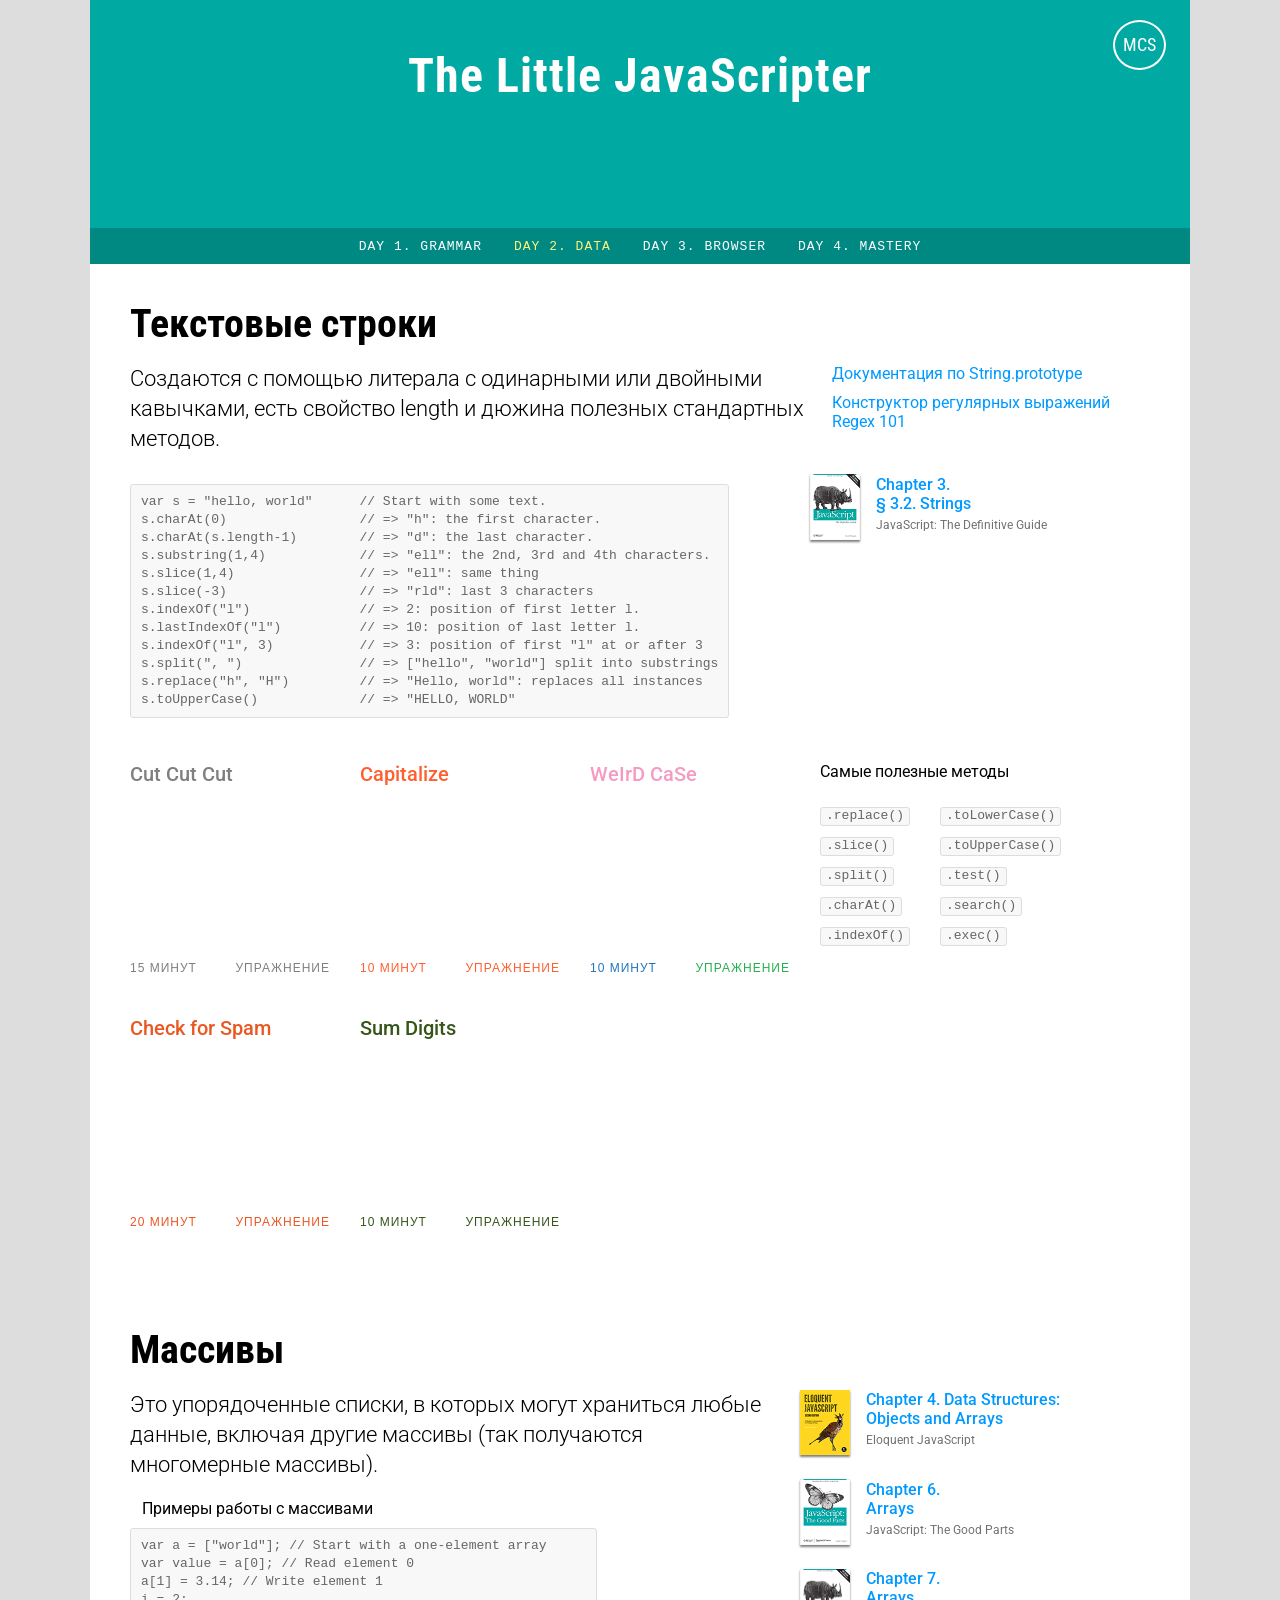
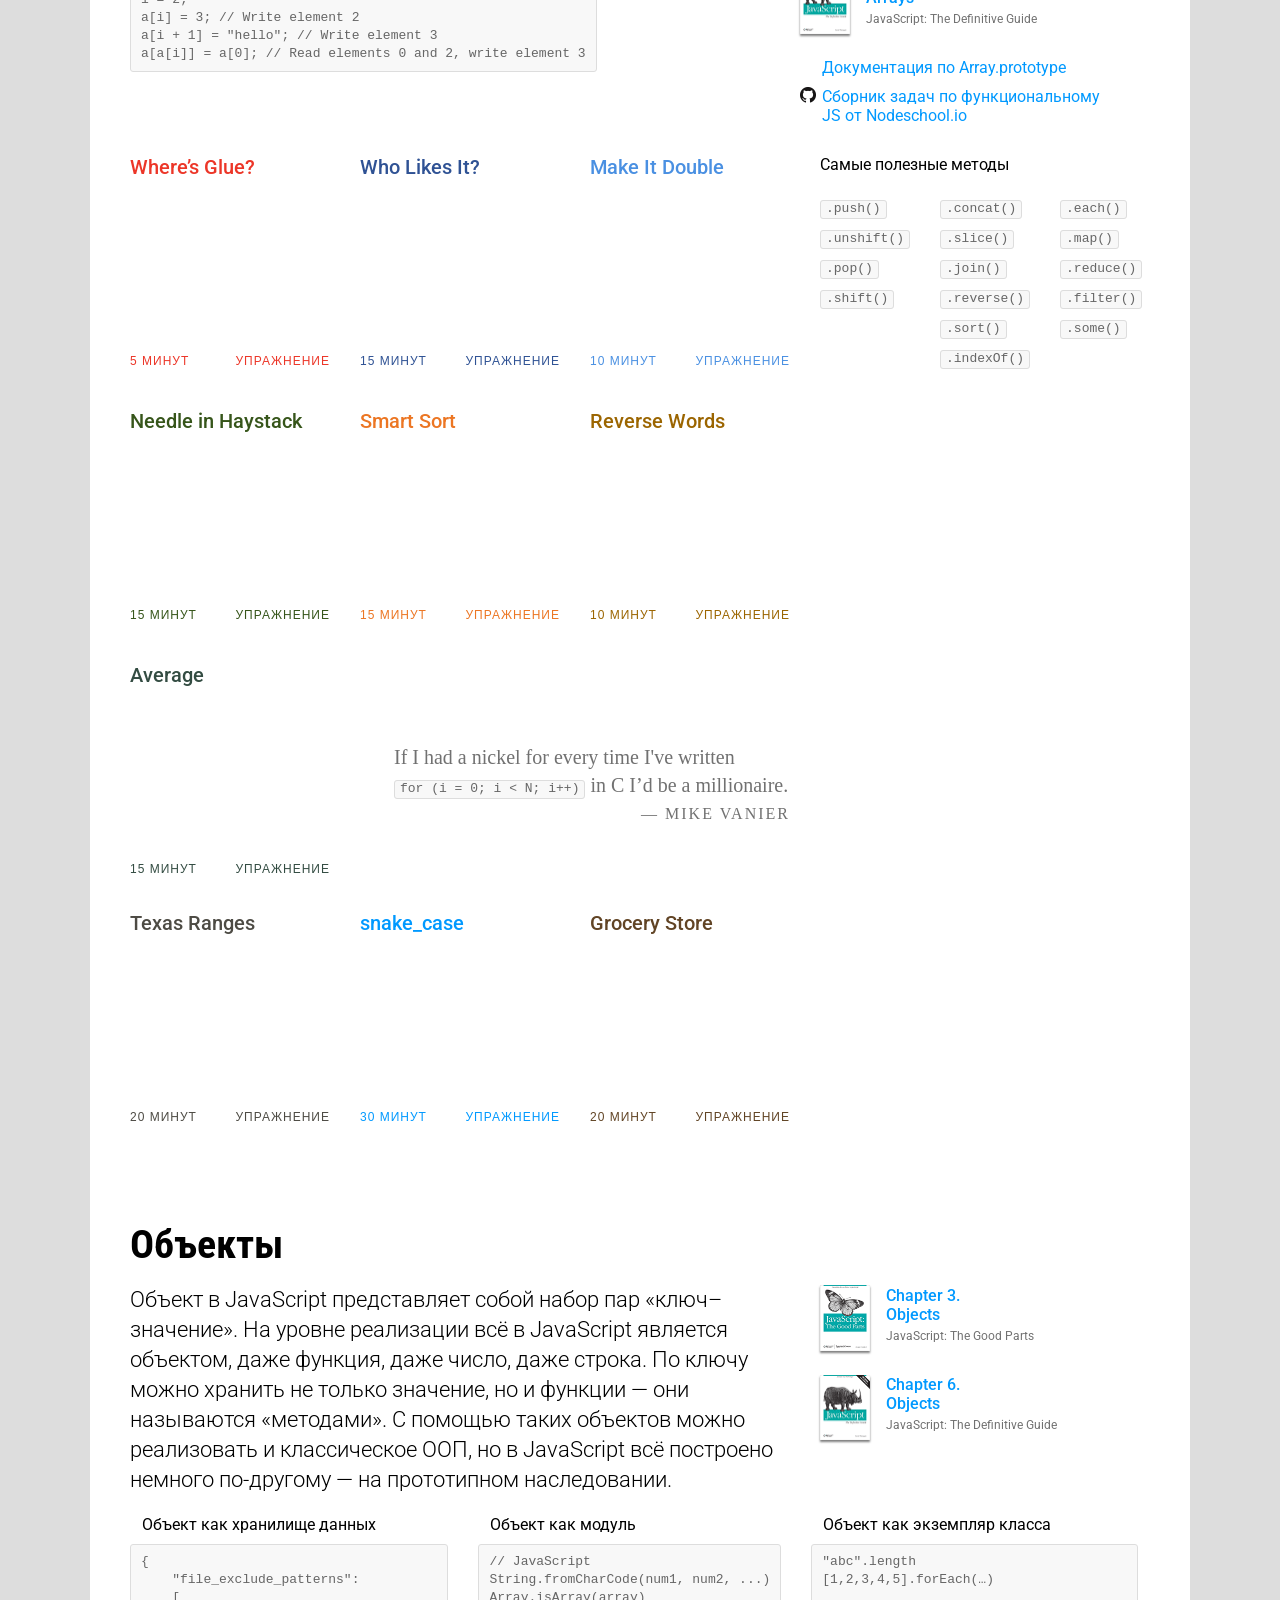
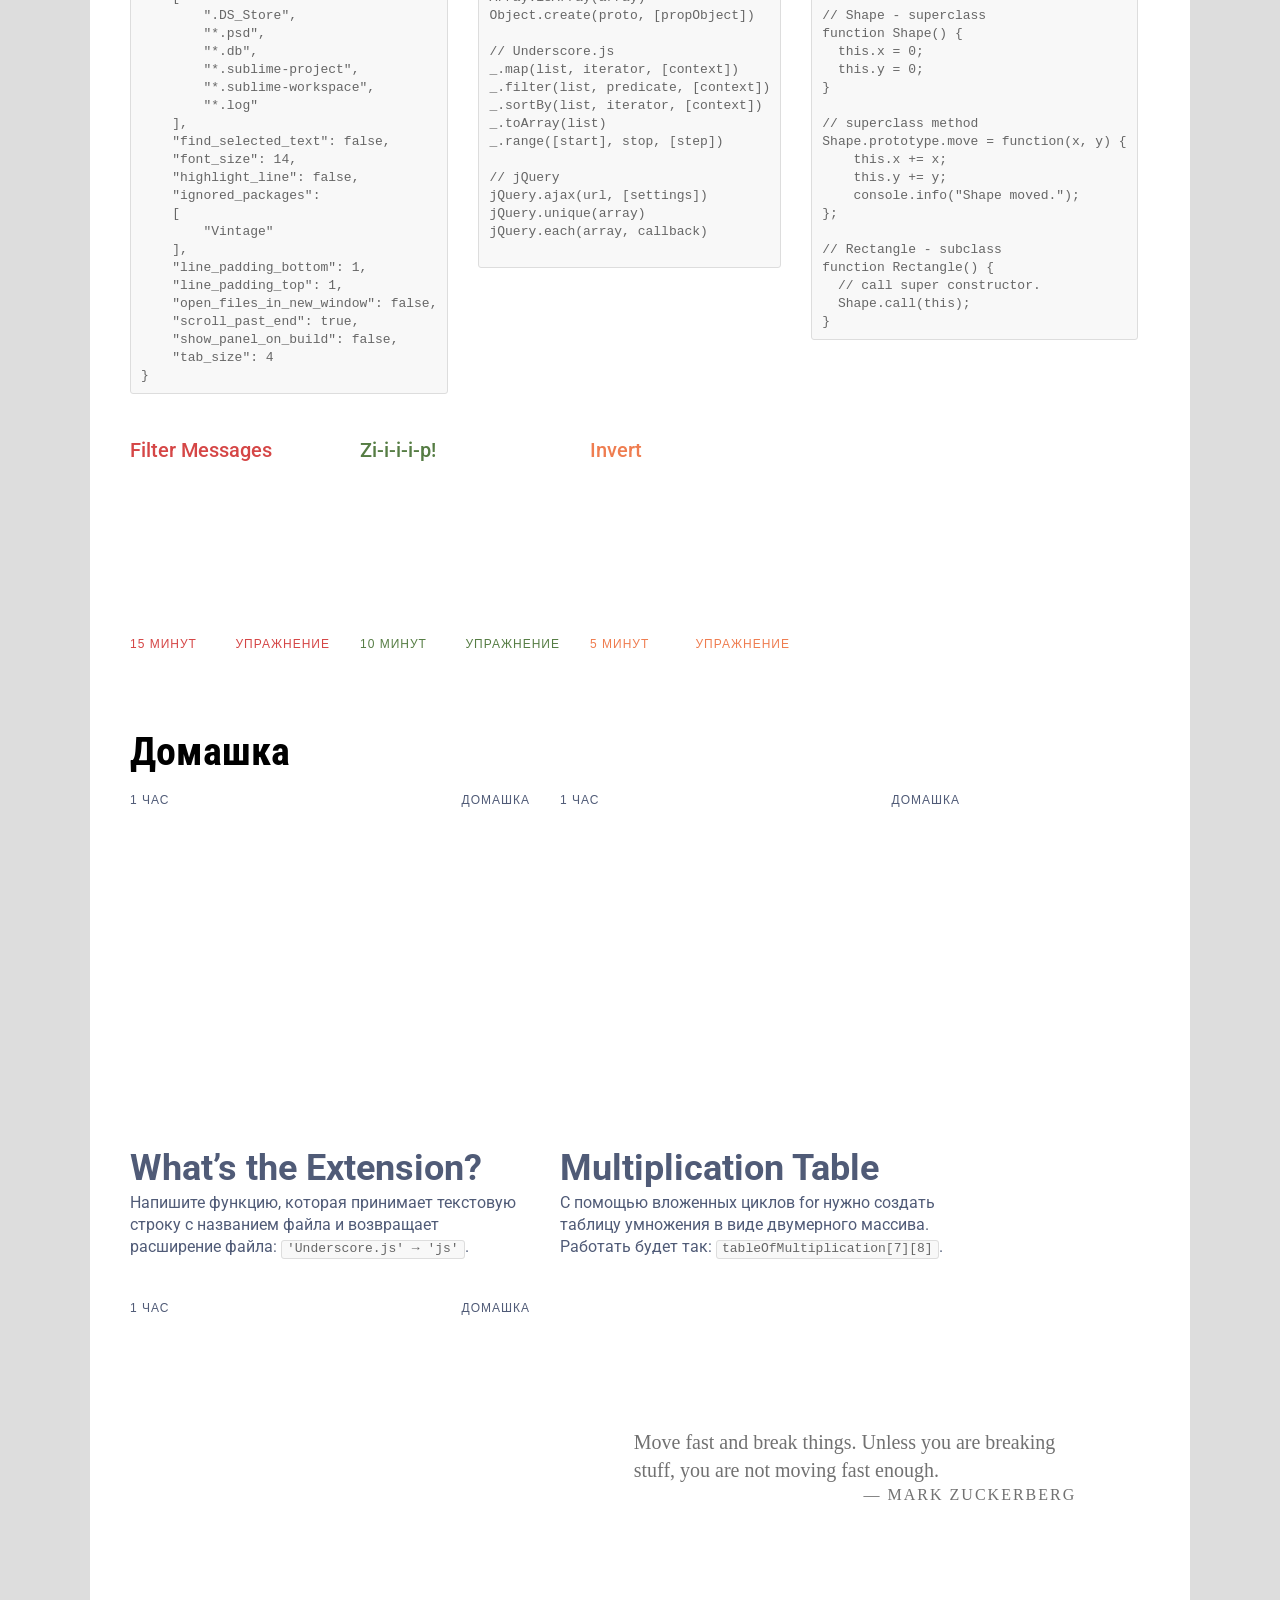
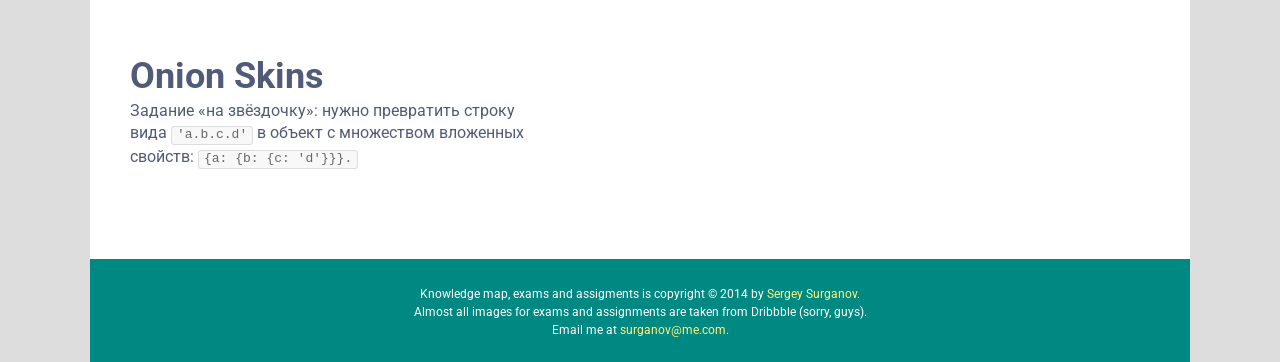
==== day2.html @ 8e21d02e "Restore The Little JavaScripter from the Wayback Machine Pages day1-day4 and links from the latest f" ====
<!DOCTYPE html><html><head><meta charset="utf-8"><title>Day 2. Data</title><link href="https://fonts.googleapis.com/css?family=Roboto:400,100,100italic,300,300italic,400italic,500italic,500,700,700italic,900,900italic&amp;subset=latin,cyrillic" rel="stylesheet" type="text/css"><link href="https://fonts.googleapis.com/css?family=Roboto+Condensed:700&amp;subset=latin,cyrillic" rel="stylesheet" type="text/css"><link rel="icon" type="image/png" href="images/favicon-32x32.png" sizes="32x32"><link rel="icon" type="image/png" href="images/favicon-16x16.png" sizes="16x16"><script src="javascripts/jquery-2.1.1.min.js"></script><script ></script><link rel="stylesheet" href="stylesheets/day.css"><link rel="stylesheet" ><link rel="stylesheet" href="stylesheets/restore.css"></head><body><header><div class="littlejs-logo littlejs-logo--text">The Little JavaScripter</div><a href="http://moscoding.ru" target="_blank"><span class="mcs-logo mcs-logo--text">MCS</span></a><nav><ul><li><a href="day1.html">Day 1. Grammar</a></li><li class="selected-day">Day 2. Data</li><li><a href="day3.html">Day 3. Browser</a></li><li><a href="day4.html">Day 4. Mastery</a></li></ul></nav></header><section><div class="flexrow"><div class="section-header">Текстовые строки</div></div><div class="flexrow"><div class="flex2 section-description">Создаются с помощью литерала с одинарными или двойными кавычками, есть свойство length и дюжина полезных стандартных методов.</div><div class="flex1"><div class="link"><a href="https://developer.mozilla.org/en-US/docs/Web/JavaScript/Reference/Global_Objects/String/prototype">Документация по String.prototype</a><img /></div><div class="link"><a href="http://regex101.com">Конструктор регулярных выражений Regex 101</a><img /></div></div></div><div class="flexrow"><div class="flex2 code"><pre>var s = "hello, world"      // Start with some text.
s.charAt(0)                 // => "h": the first character.
s.charAt(s.length-1)        // => "d": the last character.
s.substring(1,4)            // => "ell": the 2nd, 3rd and 4th characters.
s.slice(1,4)                // => "ell": same thing
s.slice(-3)                 // => "rld": last 3 characters
s.indexOf("l")              // => 2: position of first letter l.
s.lastIndexOf("l")          // => 10: position of last letter l.
s.indexOf("l", 3)           // => 3: position of first "l" at or after 3
s.split(", ")               // => ["hello", "world"] split into substrings
s.replace("h", "H")         // => "Hello, world": replaces all instances
s.toUpperCase()             // => "HELLO, WORLD"
</pre></div><div class="flex1"><div class="book"><div class="book-img"><img src="images/day1/definitive-guide.png" alt="JavaScript: The Definitive Guide" width="50"/></div><div class="book-details"><a href="https://www.oreilly.com/library/view/javascript-the-definitive/9781449393854/"><h1>Chapter 3.<br>§ 3.2. Strings</h1></a><h2>JavaScript: The Definitive Guide</h2></div></div></div></div><div class="flexrow"><div class="flex2 flexblock"><div class="flexrow"><div class="flexblock"><div class="exam"><h1 style="color: #7F7F7F">Cut Cut Cut</h1><a ><img  width="200" height="150" style="box-shadow: 0px 8px 0px 0px #8AB4C4;"/></a><div style="color: #7F7F7F" class="details"><div class="time">15 минут</div><div class="type">Упражнение</div></div></div></div><div class="flexblock"><div class="exam"><h1 style="color: #FF5F2E">Capitalize</h1><a ><img  width="200" height="150" style="box-shadow: 0px 8px 0px 0px #B4421B;"/></a><div style="color: #FF5F2E" class="details"><div class="time">10 минут</div><div class="type">Упражнение</div></div></div></div><div class="exam"><h1 style="color: #F59BC2">WeIrD CaSe</h1><a ><img  width="200" height="150" style="box-shadow: 0px 8px 0px 0px #8AB4C4;"/></a><div class="details"><div style="color: #2175BC" class="time">10 минут</div><div style="color: #21B14C" class="type">Упражнение</div></div></div></div><div class="flexrow"><div class="flexblock"><div class="exam"><h1 style="color: #E95822">Check for Spam</h1><a ><img  width="200" height="150" style="box-shadow: 0px 8px 0px 0px #AB9B7A;"/></a><div style="color: #E95822" class="details"><div class="time">20 минут</div><div class="type">Упражнение</div></div></div></div><div class="exam"><h1 style="color: #36551A">Sum Digits</h1><a ><img  width="200" height="150" style="box-shadow: 0px 8px 0px 0px #3E591A;"/></a><div style="color: #36551A" class="details"><div class="time">10 минут</div><div class="type">Упражнение</div></div></div></div></div><div class="flex1"><h1>Самые полезные методы<br><br></h1><div class="flexrow"><ul style="line-height: 28px;" class="flexblock"><li><code>.replace()</code></li><li><code>.slice()</code></li><li><code>.split()</code></li><li><code>.charAt()</code></li><li><code>.indexOf()</code></li></ul><ul style="line-height: 28px;"><li><code>.toLowerCase()</code></li><li><code>.toUpperCase()</code></li><li><code>.test()</code></li><li><code>.search()</code></li><li><code>.exec()</code></li></ul></div></div></div></section><section><div class="flexrow"><div class="section-header">Массивы</div></div><div class="flexrow"><div class="flex2 flexblock"><div class="section-description">Это упорядоченные списки, в которых могут храниться любые данные, включая другие массивы (так получаются многомерные массивы).</div><br><div class="code"><h1>Примеры работы с массивами</h1><pre>var a = ["world"]; // Start with a one-element array
var value = a[0]; // Read element 0
a[1] = 3.14; // Write element 1
i = 2;
a[i] = 3; // Write element 2
a[i + 1] = "hello"; // Write element 3
a[a[i]] = a[0]; // Read elements 0 and 2, write element 3
</pre></div></div><div class="flex1 flexblock"><div class="book"><div class="book-img"><img src="images/day1/eloquent-javascript.png" alt="Eloquent JavaScript" width="50"/></div><div class="book-details"><a href="http://eloquentjavascript.net/04_data.html"><h1>Chapter 4. Data Structures:<br>Objects and Arrays</h1></a><h2>Eloquent JavaScript</h2></div></div><div class="book"><div class="book-img"><img src="images/day1/good-parts.png" alt="JavaScript: The Good Parts" width="50"/></div><div class="book-details"><a href="https://www.oreilly.com/library/view/javascript-the-good/9780596517748/"><h1>Chapter 6.<br>Arrays</h1></a><h2>JavaScript: The Good Parts</h2></div></div><div class="book"><div class="book-img"><img src="images/day1/definitive-guide.png" alt="JavaScript: The Definitive Guide" width="50"/></div><div class="book-details"><a href="https://www.oreilly.com/library/view/javascript-the-definitive/9781449393854/"><h1>Chapter 7.<br>Arrays</h1></a><h2>JavaScript: The Definitive Guide</h2></div></div><div class="link"><a href="https://developer.mozilla.org/en/docs/Web/JavaScript/Reference/Global_Objects/Array/prototype">Документация по Array.prototype</a><img /></div><div class="link"><a href="https://github.com/timoxley/functional-javascript-workshop">Сборник задач по функциональному JS от Nodeschool.io</a><img src="images/day1/github-favicon.png"/></div></div></div><div class="flexrow"><div class="flex2 flexblock"><div class="flexrow"><div class="flexblock"><div class="exam"><h1 style="color: #EC3628">Where’s Glue?</h1><a ><img  width="200" height="150" style="box-shadow: 0px 8px 0px 0px #9A241C;"/></a><div style="color: #EC3628" class="details"><div class="time">5 минут</div><div class="type">Упражнение</div></div></div></div><div class="flexblock"><div class="exam"><h1 style="color: #2F5294">Who Likes It?</h1><a ><img  width="200" height="150" style="box-shadow: 0px 8px 0px 0px #1B2F53;"/></a><div style="color: #2F5294" class="details"><div class="time">15 минут</div><div class="type">Упражнение</div></div></div></div><div class="exam"><h1 style="color: #4A90E2">Make It Double</h1><a ><img  width="200" height="150" style="box-shadow: 0px 8px 0px 0px #8AB4C4;"/></a><div style="color: #4A90E2" class="details"><div class="time">10 минут</div><div class="type">Упражнение</div></div></div></div><div class="flexrow"><div class="flexblock"><div class="exam"><h1 style="color: #36551A">Needle in Haystack</h1><a ><img  width="200" height="150" style="box-shadow: 0px 8px 0px 0px #3E591A;"/></a><div style="color: #36551A" class="details"><div class="time">15 минут</div><div class="type">Упражнение</div></div></div></div><div class="flexblock"><div class="exam"><h1 style="color: #EC7623">Smart Sort</h1><a ><img  width="200" height="150" style="box-shadow: 0px 8px 0px 0px #A0BAC8;"/></a><div style="color: #EC7623" class="details"><div class="time">15 минут</div><div class="type">Упражнение</div></div></div></div><div class="exam"><h1 style="color: #9B6500">Reverse Words</h1><a ><img  width="200" height="150" style="box-shadow: 0px 8px 0px 0px #A86F00;"/></a><div style="color: #9B6500" class="details"><div class="time">10 минут</div><div class="type">Упражнение</div></div></div></div><div class="flexrow"><div class="flex2"><div class="exam"><h1 style="color: #334C42">Average</h1><a ><img  width="200" height="150" style="box-shadow: 0px 8px 0px 0px #AEB2B8;"/></a><div style="color: #334C42" class="details"><div class="time">15 минут</div><div class="type">Упражнение</div></div></div></div><div class="flex3 flexcenter quote"><p>If I had a nickel for every time I've written<br><code>for (i = 0; i < N; i++)</code> in C I’d be a millionaire.</p><div class="quote-author">— MIKE VANIER</div></div></div><div class="flexrow"><div class="flexblock"><div class="exam"><h1 style="color: #4D4B44">Texas Ranges</h1><a ><img  width="200" height="150" style="box-shadow: 0px 8px 0px 0px #000000;"/></a><div style="color: #4D4B44" class="details"><div class="time">20 минут</div><div class="type">Упражнение</div></div></div></div><div class="flexblock"><div class="exam"><h1 style="color: #0099FF">snake_case</h1><a ><img  width="200" height="150" style="box-shadow: 0px 8px 0px 0px #B65B90;"/></a><div style="color: #0099FF" class="details"><div class="time">30 минут</div><div class="type">Упражнение</div></div></div></div><div class="exam"><h1 style="color: #614425">Grocery Store</h1><a ><img  width="200" height="150" style="box-shadow: 0px 8px 0px 0px #1F6A46;"/></a><div style="color: #614425" class="details"><div class="time">20 минут</div><div class="type">Упражнение</div></div></div></div></div><div class="flex1"><h1>Самые полезные методы<br><br></h1><div class="flexrow"><ul style="line-height: 28px;" class="flexblock"><li><code>.push()</code></li><li><code>.unshift()</code></li><li><code>.pop()</code></li><li><code>.shift()</code></li></ul><ul style="line-height: 28px;" class="flexblock"><li><code>.concat()</code></li><li><code>.slice()</code></li><li><code>.join()</code></li><li><code>.reverse()</code></li><li><code>.sort()</code></li><li><code>.indexOf()</code></li></ul><ul style="line-height: 28px;"><li><code>.each()</code></li><li><code>.map()</code></li><li><code>.reduce()</code></li><li><code>.filter()</code></li><li><code>.some()</code></li></ul></div></div></div></section><section><div class="flexrow"><div class="section-header">Объекты</div></div><div class="flexrow"><div class="flex2 flexblock section-description">Объект в JavaScript представляет собой набор пар «ключ–значение». На уровне реализации всё в JavaScript является объектом, даже функция, даже число, даже строка. По ключу можно хранить не только значение, но и функции — они называются «методами». С помощью таких объектов можно реализовать и классическое ООП, но в JavaScript всё построено немного по-другому — на прототипном наследовании.</div><div class="flex1"><div class="book"><div class="book-img"><img src="images/day1/good-parts.png" alt="JavaScript: The Good Parts" width="50"/></div><div class="book-details"><a href="https://www.oreilly.com/library/view/javascript-the-good/9780596517748/"><h1>Chapter 3.<br>Objects</h1></a><h2>JavaScript: The Good Parts</h2></div></div><div class="book"><div class="book-img"><img src="images/day1/definitive-guide.png" alt="JavaScript: The Definitive Guide" width="50"/></div><div class="book-details"><a href="https://www.oreilly.com/library/view/javascript-the-definitive/9781449393854/"><h1>Chapter 6.<br>Objects</h1></a><h2>JavaScript: The Definitive Guide</h2></div></div></div></div><div class="flexrow"><div class="code flexblock"><h1>Объект как хранилище данных</h1><pre>{
    "file_exclude_patterns":
    [
        ".DS_Store",
        "*.psd",
        "*.db",
        "*.sublime-project",
        "*.sublime-workspace",
        "*.log"
    ],
    "find_selected_text": false,
    "font_size": 14,
    "highlight_line": false,
    "ignored_packages":
    [
        "Vintage"
    ],
    "line_padding_bottom": 1,
    "line_padding_top": 1,
    "open_files_in_new_window": false,
    "scroll_past_end": true,
    "show_panel_on_build": false,
    "tab_size": 4
}
</pre></div><div class="code flexblock"><h1>Объект как модуль</h1><pre>// JavaScript
String.fromCharCode(num1, num2, ...)
Array.isArray(array)
Object.create(proto, [propObject])

// Underscore.js
_.map(list, iterator, [context])
_.filter(list, predicate, [context])
_.sortBy(list, iterator, [context])
_.toArray(list)
_.range([start], stop, [step])

// jQuery
jQuery.ajax(url, [settings])
jQuery.unique(array)
jQuery.each(array, callback)

</pre></div><div class="code"><h1>Объект как экземпляр класса</h1><pre>"abc".length
[1,2,3,4,5].forEach(…)

// Shape - superclass
function Shape() {
  this.x = 0;
  this.y = 0;
}

// superclass method
Shape.prototype.move = function(x, y) {
    this.x += x;
    this.y += y;
    console.info("Shape moved.");
};

// Rectangle - subclass
function Rectangle() {
  // call super constructor.
  Shape.call(this);
}
</pre></div></div><div class="flexrow"><div class="flexblock"><div class="exam"><h1 style="color: #D54646">Filter Messages</h1><a ><img  width="200" height="150" style="box-shadow: 0px 8px 0px 0px #BD3E3E;"/></a><div style="color: #D54646" class="details"><div class="time">15 минут</div><div class="type">Упражнение</div></div></div></div><div class="flexblock"><div class="exam"><h1 style="color: #567D44">Zi-i-i-i-p!</h1><a ><img  width="200" height="150" style="box-shadow: 0px 8px 0px 0px #A48928;"/></a><div style="color: #567D44" class="details"><div class="time">10 минут</div><div class="type">Упражнение</div></div></div></div><div class="exam"><h1 style="color: #EF7D50">Invert</h1><a ><img  width="200" height="150" style="box-shadow: 0px 8px 0px 0px #20A1A4;"/></a><div style="color: #EF7D50" class="details"><div class="time">5 минут</div><div class="type">Упражнение</div></div></div></div></section><section><div class="flexrow"><div class="section-header">Домашка</div></div><div class="flexrow"><div class="flexblock homework"><div style="color: #505B77" class="details"><div class="time">1 час</div><div class="type">Домашка</div></div><a ><img  width="400" height="300" style="box-shadow: 0px 8px 0px 0px #95B6D5;"/></a><h1 style="color: #505B77">What’s the Extension?</h1><p style="color: #505B77">Напишите функцию, которая принимает текстовую строку с названием файла и возвращает расширение файла: <code>'Underscore.js' → 'js'</code>.</p></div><div class="flexblock homework"><div style="color: #505B77" class="details"><div class="time">1 час</div><div class="type">Домашка</div></div><a ><img  width="400" height="300" style="box-shadow: 0px 8px 0px 0px #7284C1;"/></a><h1 style="color: #505B77">Multiplication Table</h1><p style="color: #505B77">С помощью вложенных циклов for нужно создать таблицу умножения в виде двумерного массива. Работать будет так: <code>tableOfMultiplication[7][8]</code>.</p></div></div><div class="flexrow"><div class="flex5 flexblock"><div class="homework"><div style="color: #505B77" class="details"><div class="time">1 час</div><div class="type">Домашка</div></div><a ><img  width="400" height="300" style="box-shadow: 0px 8px 0px 0px #D3C5AE;"/></a><h1 style="color: #505B77">Onion Skins</h1><p style="color: #505B77">Задание «на звёздочку»: нужно превратить строку вида <code>'a.b.c.d'</code> в объект с множеством вложенных свойств: <code>{a: {b: {c: 'd'}}}.</code></p></div></div><div class="flex1"></div><div class="flex6"><br><br><br><br><br><br><div class="quote"><p>Move fast and break things. Unless you are breaking stuff, you are not moving fast enough.</p><div class="quote-author">— Mark Zuckerberg</div></div></div><div class="flex1"></div></div></section><br><footer><p>Knowledge map, exams and assigments is copyright © 2014 by <a href="http://surganov.com">Sergey Surganov</a>.<br>Almost all images for exams and assignments are taken from Dribbble (sorry, guys).<br>Email me at <a href="mailto:surganov@me.com">surganov@me.com</a>.</p></footer></body></html>
---- stylesheets/day.css ----
*{margin:0;padding:0}html{background-color:#DDDDDD}body{font-family:Roboto,sans-serif;font-size:16px;width:1100px;margin:auto;background-color:white}ul{list-style:none}div,header,nav,section{box-sizing:border-box}pre,code{font-family:'Menlo',monospace;font-size:12px}pre{line-height:18px;word-wrap:break-word}h1,h2,h2{font-weight:normal;font-size:inherit}a{color:#0099FF;text-decoration:none}a:hover{color:steelblue}header{background-color:#00A9A2;width:100%;height:264px;text-align:center;position:relative}nav{position:absolute;bottom:0;width:100%;height:36px;background-color:#008883;text-align:center;padding-top:7px}nav a{color:white}nav a:hover{color:yellow}nav li.selected-day{color:#FFF47B}nav li{display:inline;margin-left:16px;margin-right:16px;font-family:'Menlo',monospace;color:#CCC;font-size:13px;line-height:17px;text-transform:uppercase;letter-spacing:1px}.mcs-logo{position:absolute;right:20px;top:20px}.littlejs-logo{margin-top:40px}footer{width:100%;background-color:#008883;color:white;font-size:12px;line-height:18px;margin-top:30px;height:80px;text-align:center;padding-top:26px}footer p{width:600px;margin-left:auto;margin-right:auto}footer a{color:#FFF47B}footer a:hover{color:blue}code{padding:0px 5px 2px;border:1px solid #dddddd;-webkit-border-radius:3px;-moz-border-radius:3px;border-radius:3px;-moz-background-clip:padding;-webkit-background-clip:padding-box;background-clip:padding-box;font-family:'Menlo',monospace;font-size:13px;color:#666666;background:#f8f8f8;white-space:nowrap}.code{float:left;margin-bottom:10px}.code h1{margin-left:12px}.codewrap{white-space:normal}pre{padding:8px 10px 8px;margin:10px 0;border:1px solid #dddddd;-webkit-border-radius:3px;-moz-border-radius:3px;border-radius:3px;-moz-background-clip:padding;-webkit-background-clip:padding-box;background-clip:padding-box;font-family:'Menlo',monospace;font-size:13px;color:#666666;-webkit-font-smoothing:inherit;overflow:auto;background:#f8f8f8;display:inline-block}section{padding-left:40px;padding-right:40px}.clear{clear:both}.block{max-width:500px;margin-right:30px;float:left}.row{width:100%;clear:both}.section-header{font-family:'Roboto Condensed',sans-serif;font-weight:700;font-size:40px;color:#000000;line-height:40px;margin-top:40px}.section-description{font-weight:300;font-size:22px;color:#000000;line-height:30px}.exam{width:200px;margin-bottom:20px}.exam h1{font-weight:500;font-size:20px;color:#5B483B;line-height:24px;margin-bottom:10px}.exam img:hover{opacity:0.9}.exam .details{font-family:Menlo,sans-serif;font-size:12px;line-height:16px;text-transform:uppercase;color:#5B483B;letter-spacing:1px;height:20px;padding-top:10px}.exam .time{float:left}.exam .type{float:right}.exam img{border-radius:8px;background:#FAFAFA;-moz-box-shadow:0px 8px 0px 0px #1AA367;box-shadow:0px 8px 0px 0px #1AA367}.homework{width:400px;margin-bottom:20px;line-height:22px}.homework h1{font-weight:bold;font-size:36px;color:#5B483B;line-height:24px;margin-top:30px;margin-bottom:12px}.homework img:hover{opacity:0.9}.homework .details{font-family:Menlo,sans-serif;font-size:12px;line-height:16px;text-transform:uppercase;color:#5B483B;letter-spacing:1px;height:20px;margin-bottom:8px}.homework .time{float:left}.homework .type{float:right}.homework img{border-radius:8px;background:#FAFAFA;-moz-box-shadow:0px 8px 0px 0px #1AA367;box-shadow:0px 8px 0px 0px #1AA367}.link{position:relative;padding-left:22px;margin-bottom:10px;display:inline-block}.link img{position:absolute;top:0px;left:0px;width:16px}.book-img{width:50px}.book img{-moz-box-shadow:0 2px 2px 0 rgba(0,0,0,0.5);box-shadow:0 2px 2px 0 rgba(0,0,0,0.5)}.book-details{margin-left:16px;width:230px;-webkit-align-self:flex-end;padding-bottom:12px}.book-details h1{font-weight:500;font-size:16px;line-height:19px}.book-details h2{font-weight:400;font-size:12px;color:#717171;line-height:14px;margin-top:5px}.book{width:280px;display:-webkit-flex;margin-bottom:20px}.tip{border-radius:2px;background:#D2E6F2;border:1px solid #97C1DA;padding:10px}.tip p{font-size:14px;color:#264C72;line-height:18px;text-shadow:0px 1px 0px #FFFFFF}.flex1{-webkit-flex:1}.flex2{-webkit-flex:2}.flex3{-webkit-flex:3}.flex4{-webkit-flex:4}.flex5{-webkit-flex:5}.flex6{-webkit-flex:6}.flex7{-webkit-flex:7}.quote{font-family:IowanOldStyle-Italic,serif;font-size:20px;color:#717171;line-height:28px}.quote:before{content:"";background-image:url(../images/quote.png);background-repeat:no-repeat;background-size:19px 14px;display:block;width:19px;height:14px;position:relative;left:-30px;top:10px}.quote-author{font-family:IowanOldStyle-Roman,serif;font-size:16px;text-align:right;text-transform:uppercase;line-height:22px;letter-spacing:2px}.flexrow{width:100%;display:-webkit-flex;margin-bottom:20px}.flexblock{margin-right:30px}.flexblock.images{-webkit-flex:5;-moz-box-flex:5}.flexblock.links{-webkit-flex:5;-moz-box-flex:5}.flexblock.links p{margin-bottom:20px}.flexblock.images p{width:320px;margin-bottom:20px}.flexblock.books{-webkit-flex:3;-moz-box-flex:3;margin-right:0px}.flexcenter{-webkit-align-self:center}.yellow-note{border-radius:4px;padding:16px;background:#FFFBCB;border:1px solid #F8E71C;max-width:400px}.yellow-note h1{font-weight:bold;padding-bottom:6px}.yellow-note ul{list-style:none;margin-left:0;padding-left:1.2em;text-indent:-1.2em}.yellow-note li:before{content:"—";display:block;float:left;width:1.2em}.flexcolumns{width:100%;display:-webkit-flex;margin-bottom:20px;-webkit-flex-direction:column;-webkit-flex-wrap:wrap}.flexcolumns>div{-webkit-flex-grow:1}
---- stylesheets/restore.css ----
/* Added during the 2026 restoration from the Wayback Machine: stand-ins for lost assets. */
.littlejs-logo--text{display:inline-block;margin-top:48px;font-family:'Roboto Condensed',sans-serif;font-weight:700;font-size:48px;line-height:56px;color:#fff;letter-spacing:1px}
.mcs-logo--text{position:absolute;top:20px;right:24px;font-family:'Roboto Condensed',sans-serif;font-size:18px;line-height:18px;color:#fff;border:2px solid #fff;border-radius:50%;padding:14px 8px}
a:not([href]){cursor:default}
img:not([src]){visibility:hidden}
.list{max-width:720px;margin:0 auto;padding:40px 16px;font-family:'Roboto',sans-serif;font-size:16px;line-height:26px;color:#222}
.list h1{font-family:'Roboto Condensed',sans-serif;font-size:28px;line-height:32px;margin:32px 0 12px}
.list ul{list-style:none;padding:0;margin:0}
.list a{color:#00A9A2}
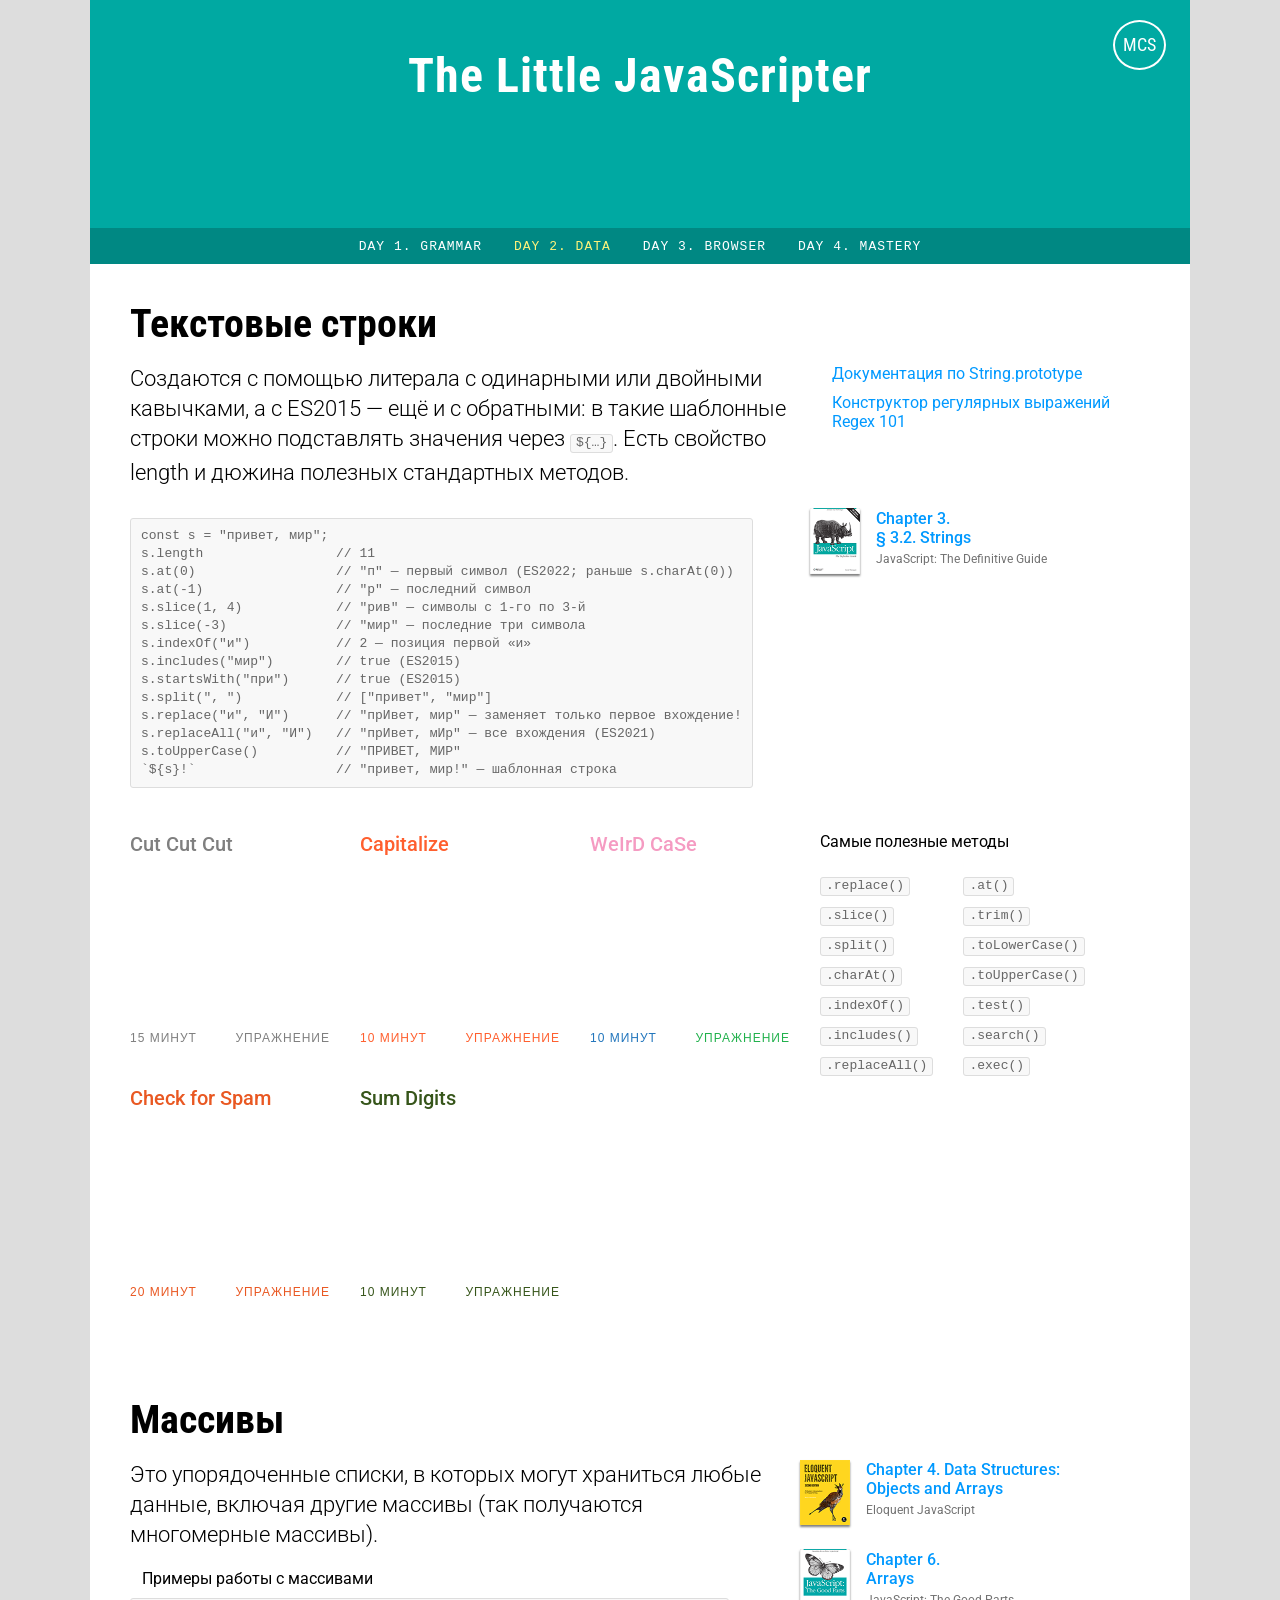
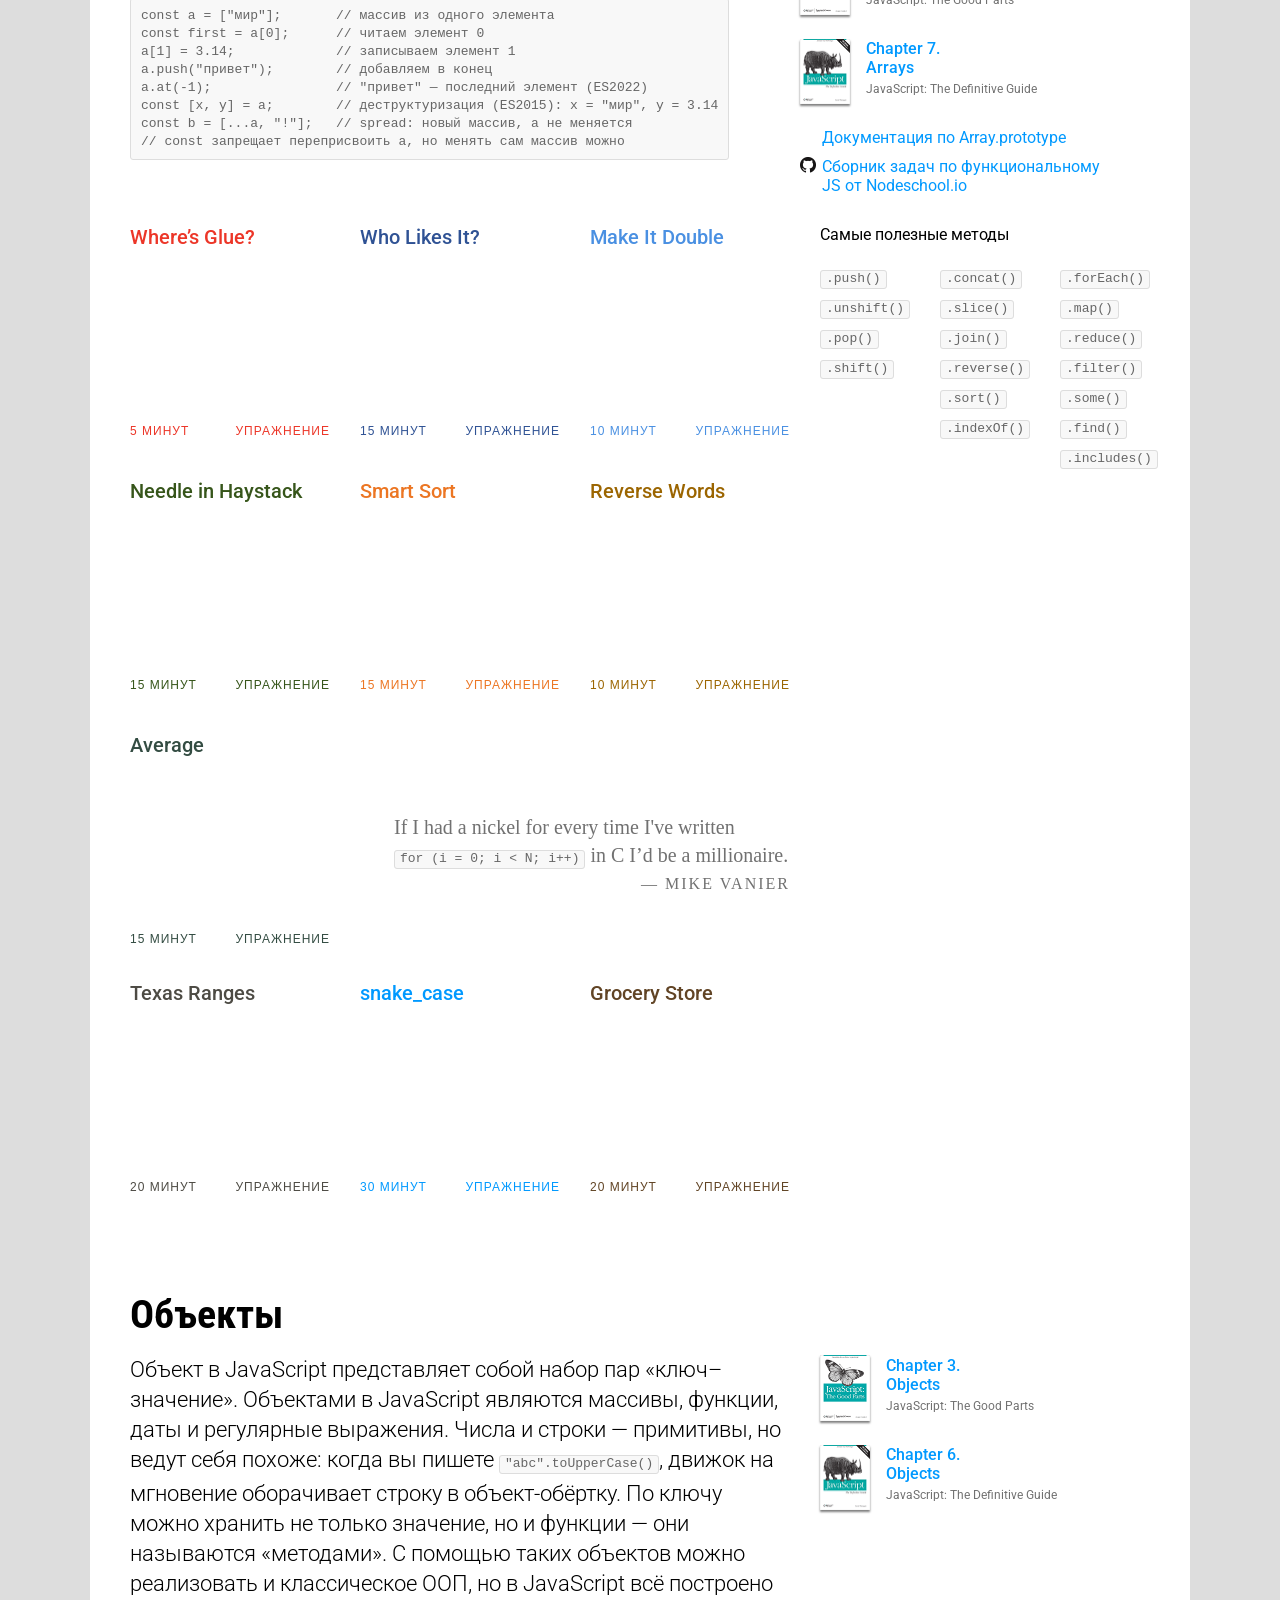
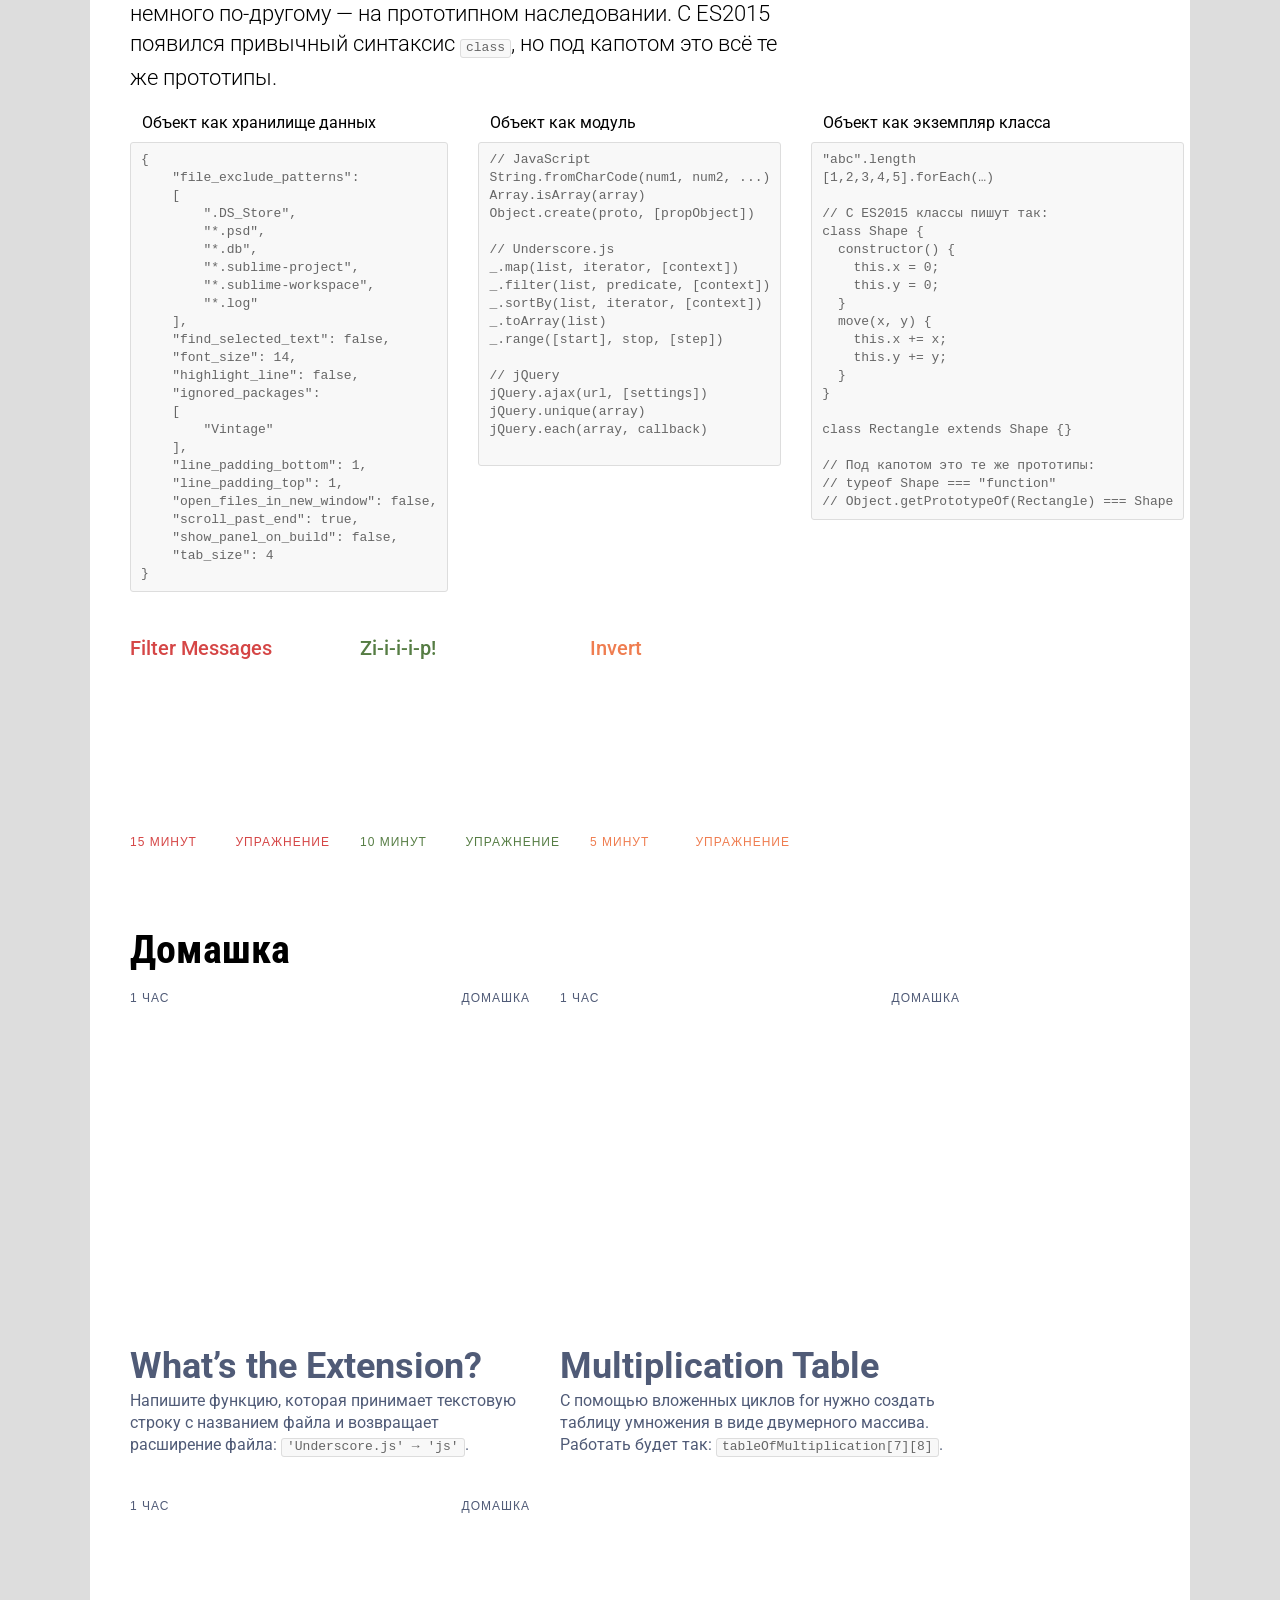
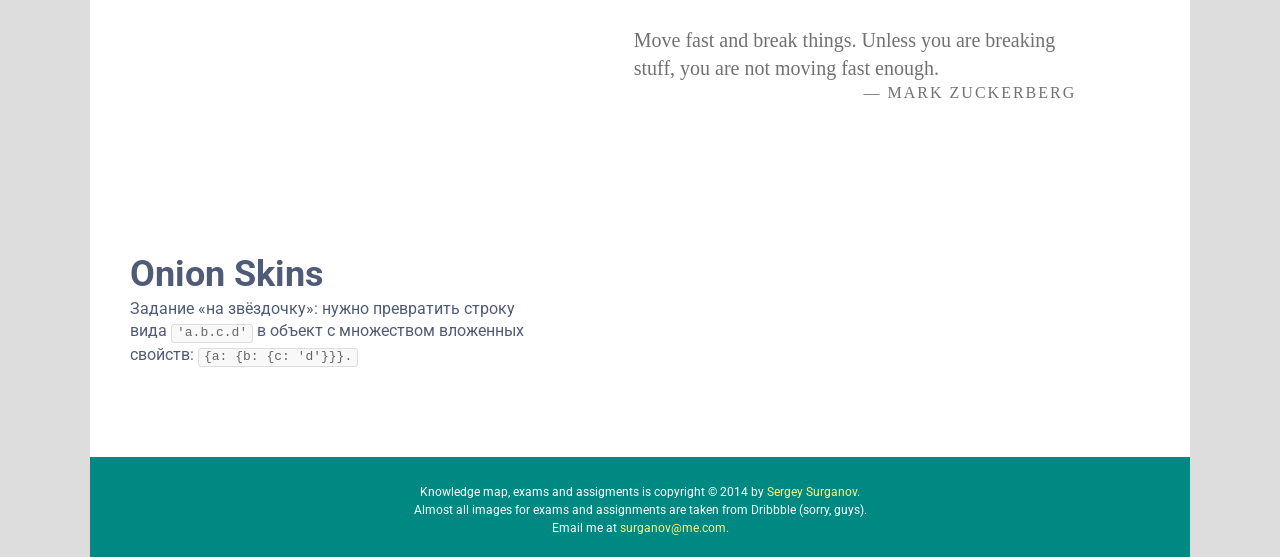
==== commit dd9330f8: "Rewrite lost exercises and quiz, update content for modern ECMAScript - Day 1 and day 2 exercises wr" ====
--- a/day2.html
+++ b/day2.html
@@ -1,23 +1,26 @@
-<!DOCTYPE html><html><head><meta charset="utf-8"><title>Day 2. Data</title><link href="https://fonts.googleapis.com/css?family=Roboto:400,100,100italic,300,300italic,400italic,500italic,500,700,700italic,900,900italic&amp;subset=latin,cyrillic" rel="stylesheet" type="text/css"><link href="https://fonts.googleapis.com/css?family=Roboto+Condensed:700&amp;subset=latin,cyrillic" rel="stylesheet" type="text/css"><link rel="icon" type="image/png" href="images/favicon-32x32.png" sizes="32x32"><link rel="icon" type="image/png" href="images/favicon-16x16.png" sizes="16x16"><script src="javascripts/jquery-2.1.1.min.js"></script><script ></script><link rel="stylesheet" href="stylesheets/day.css"><link rel="stylesheet" ><link rel="stylesheet" href="stylesheets/restore.css"></head><body><header><div class="littlejs-logo littlejs-logo--text">The Little JavaScripter</div><a href="http://moscoding.ru" target="_blank"><span class="mcs-logo mcs-logo--text">MCS</span></a><nav><ul><li><a href="day1.html">Day 1. Grammar</a></li><li class="selected-day">Day 2. Data</li><li><a href="day3.html">Day 3. Browser</a></li><li><a href="day4.html">Day 4. Mastery</a></li></ul></nav></header><section><div class="flexrow"><div class="section-header">Текстовые строки</div></div><div class="flexrow"><div class="flex2 section-description">Создаются с помощью литерала с одинарными или двойными кавычками, есть свойство length и дюжина полезных стандартных методов.</div><div class="flex1"><div class="link"><a href="https://developer.mozilla.org/en-US/docs/Web/JavaScript/Reference/Global_Objects/String/prototype">Документация по String.prototype</a><img /></div><div class="link"><a href="http://regex101.com">Конструктор регулярных выражений Regex 101</a><img /></div></div></div><div class="flexrow"><div class="flex2 code"><pre>var s = "hello, world"      // Start with some text.
-s.charAt(0)                 // => "h": the first character.
-s.charAt(s.length-1)        // => "d": the last character.
-s.substring(1,4)            // => "ell": the 2nd, 3rd and 4th characters.
-s.slice(1,4)                // => "ell": same thing
-s.slice(-3)                 // => "rld": last 3 characters
-s.indexOf("l")              // => 2: position of first letter l.
-s.lastIndexOf("l")          // => 10: position of last letter l.
-s.indexOf("l", 3)           // => 3: position of first "l" at or after 3
-s.split(", ")               // => ["hello", "world"] split into substrings
-s.replace("h", "H")         // => "Hello, world": replaces all instances
-s.toUpperCase()             // => "HELLO, WORLD"
-</pre></div><div class="flex1"><div class="book"><div class="book-img"><img src="images/day1/definitive-guide.png" alt="JavaScript: The Definitive Guide" width="50"/></div><div class="book-details"><a href="https://www.oreilly.com/library/view/javascript-the-definitive/9781449393854/"><h1>Chapter 3.<br>§ 3.2. Strings</h1></a><h2>JavaScript: The Definitive Guide</h2></div></div></div></div><div class="flexrow"><div class="flex2 flexblock"><div class="flexrow"><div class="flexblock"><div class="exam"><h1 style="color: #7F7F7F">Cut Cut Cut</h1><a ><img  width="200" height="150" style="box-shadow: 0px 8px 0px 0px #8AB4C4;"/></a><div style="color: #7F7F7F" class="details"><div class="time">15 минут</div><div class="type">Упражнение</div></div></div></div><div class="flexblock"><div class="exam"><h1 style="color: #FF5F2E">Capitalize</h1><a ><img  width="200" height="150" style="box-shadow: 0px 8px 0px 0px #B4421B;"/></a><div style="color: #FF5F2E" class="details"><div class="time">10 минут</div><div class="type">Упражнение</div></div></div></div><div class="exam"><h1 style="color: #F59BC2">WeIrD CaSe</h1><a ><img  width="200" height="150" style="box-shadow: 0px 8px 0px 0px #8AB4C4;"/></a><div class="details"><div style="color: #2175BC" class="time">10 минут</div><div style="color: #21B14C" class="type">Упражнение</div></div></div></div><div class="flexrow"><div class="flexblock"><div class="exam"><h1 style="color: #E95822">Check for Spam</h1><a ><img  width="200" height="150" style="box-shadow: 0px 8px 0px 0px #AB9B7A;"/></a><div style="color: #E95822" class="details"><div class="time">20 минут</div><div class="type">Упражнение</div></div></div></div><div class="exam"><h1 style="color: #36551A">Sum Digits</h1><a ><img  width="200" height="150" style="box-shadow: 0px 8px 0px 0px #3E591A;"/></a><div style="color: #36551A" class="details"><div class="time">10 минут</div><div class="type">Упражнение</div></div></div></div></div><div class="flex1"><h1>Самые полезные методы<br><br></h1><div class="flexrow"><ul style="line-height: 28px;" class="flexblock"><li><code>.replace()</code></li><li><code>.slice()</code></li><li><code>.split()</code></li><li><code>.charAt()</code></li><li><code>.indexOf()</code></li></ul><ul style="line-height: 28px;"><li><code>.toLowerCase()</code></li><li><code>.toUpperCase()</code></li><li><code>.test()</code></li><li><code>.search()</code></li><li><code>.exec()</code></li></ul></div></div></div></section><section><div class="flexrow"><div class="section-header">Массивы</div></div><div class="flexrow"><div class="flex2 flexblock"><div class="section-description">Это упорядоченные списки, в которых могут храниться любые данные, включая другие массивы (так получаются многомерные массивы).</div><br><div class="code"><h1>Примеры работы с массивами</h1><pre>var a = ["world"]; // Start with a one-element array
-var value = a[0]; // Read element 0
-a[1] = 3.14; // Write element 1
-i = 2;
-a[i] = 3; // Write element 2
-a[i + 1] = "hello"; // Write element 3
-a[a[i]] = a[0]; // Read elements 0 and 2, write element 3
-</pre></div></div><div class="flex1 flexblock"><div class="book"><div class="book-img"><img src="images/day1/eloquent-javascript.png" alt="Eloquent JavaScript" width="50"/></div><div class="book-details"><a href="http://eloquentjavascript.net/04_data.html"><h1>Chapter 4. Data Structures:<br>Objects and Arrays</h1></a><h2>Eloquent JavaScript</h2></div></div><div class="book"><div class="book-img"><img src="images/day1/good-parts.png" alt="JavaScript: The Good Parts" width="50"/></div><div class="book-details"><a href="https://www.oreilly.com/library/view/javascript-the-good/9780596517748/"><h1>Chapter 6.<br>Arrays</h1></a><h2>JavaScript: The Good Parts</h2></div></div><div class="book"><div class="book-img"><img src="images/day1/definitive-guide.png" alt="JavaScript: The Definitive Guide" width="50"/></div><div class="book-details"><a href="https://www.oreilly.com/library/view/javascript-the-definitive/9781449393854/"><h1>Chapter 7.<br>Arrays</h1></a><h2>JavaScript: The Definitive Guide</h2></div></div><div class="link"><a href="https://developer.mozilla.org/en/docs/Web/JavaScript/Reference/Global_Objects/Array/prototype">Документация по Array.prototype</a><img /></div><div class="link"><a href="https://github.com/timoxley/functional-javascript-workshop">Сборник задач по функциональному JS от Nodeschool.io</a><img src="images/day1/github-favicon.png"/></div></div></div><div class="flexrow"><div class="flex2 flexblock"><div class="flexrow"><div class="flexblock"><div class="exam"><h1 style="color: #EC3628">Where’s Glue?</h1><a ><img  width="200" height="150" style="box-shadow: 0px 8px 0px 0px #9A241C;"/></a><div style="color: #EC3628" class="details"><div class="time">5 минут</div><div class="type">Упражнение</div></div></div></div><div class="flexblock"><div class="exam"><h1 style="color: #2F5294">Who Likes It?</h1><a ><img  width="200" height="150" style="box-shadow: 0px 8px 0px 0px #1B2F53;"/></a><div style="color: #2F5294" class="details"><div class="time">15 минут</div><div class="type">Упражнение</div></div></div></div><div class="exam"><h1 style="color: #4A90E2">Make It Double</h1><a ><img  width="200" height="150" style="box-shadow: 0px 8px 0px 0px #8AB4C4;"/></a><div style="color: #4A90E2" class="details"><div class="time">10 минут</div><div class="type">Упражнение</div></div></div></div><div class="flexrow"><div class="flexblock"><div class="exam"><h1 style="color: #36551A">Needle in Haystack</h1><a ><img  width="200" height="150" style="box-shadow: 0px 8px 0px 0px #3E591A;"/></a><div style="color: #36551A" class="details"><div class="time">15 минут</div><div class="type">Упражнение</div></div></div></div><div class="flexblock"><div class="exam"><h1 style="color: #EC7623">Smart Sort</h1><a ><img  width="200" height="150" style="box-shadow: 0px 8px 0px 0px #A0BAC8;"/></a><div style="color: #EC7623" class="details"><div class="time">15 минут</div><div class="type">Упражнение</div></div></div></div><div class="exam"><h1 style="color: #9B6500">Reverse Words</h1><a ><img  width="200" height="150" style="box-shadow: 0px 8px 0px 0px #A86F00;"/></a><div style="color: #9B6500" class="details"><div class="time">10 минут</div><div class="type">Упражнение</div></div></div></div><div class="flexrow"><div class="flex2"><div class="exam"><h1 style="color: #334C42">Average</h1><a ><img  width="200" height="150" style="box-shadow: 0px 8px 0px 0px #AEB2B8;"/></a><div style="color: #334C42" class="details"><div class="time">15 минут</div><div class="type">Упражнение</div></div></div></div><div class="flex3 flexcenter quote"><p>If I had a nickel for every time I've written<br><code>for (i = 0; i < N; i++)</code> in C I’d be a millionaire.</p><div class="quote-author">— MIKE VANIER</div></div></div><div class="flexrow"><div class="flexblock"><div class="exam"><h1 style="color: #4D4B44">Texas Ranges</h1><a ><img  width="200" height="150" style="box-shadow: 0px 8px 0px 0px #000000;"/></a><div style="color: #4D4B44" class="details"><div class="time">20 минут</div><div class="type">Упражнение</div></div></div></div><div class="flexblock"><div class="exam"><h1 style="color: #0099FF">snake_case</h1><a ><img  width="200" height="150" style="box-shadow: 0px 8px 0px 0px #B65B90;"/></a><div style="color: #0099FF" class="details"><div class="time">30 минут</div><div class="type">Упражнение</div></div></div></div><div class="exam"><h1 style="color: #614425">Grocery Store</h1><a ><img  width="200" height="150" style="box-shadow: 0px 8px 0px 0px #1F6A46;"/></a><div style="color: #614425" class="details"><div class="time">20 минут</div><div class="type">Упражнение</div></div></div></div></div><div class="flex1"><h1>Самые полезные методы<br><br></h1><div class="flexrow"><ul style="line-height: 28px;" class="flexblock"><li><code>.push()</code></li><li><code>.unshift()</code></li><li><code>.pop()</code></li><li><code>.shift()</code></li></ul><ul style="line-height: 28px;" class="flexblock"><li><code>.concat()</code></li><li><code>.slice()</code></li><li><code>.join()</code></li><li><code>.reverse()</code></li><li><code>.sort()</code></li><li><code>.indexOf()</code></li></ul><ul style="line-height: 28px;"><li><code>.each()</code></li><li><code>.map()</code></li><li><code>.reduce()</code></li><li><code>.filter()</code></li><li><code>.some()</code></li></ul></div></div></div></section><section><div class="flexrow"><div class="section-header">Объекты</div></div><div class="flexrow"><div class="flex2 flexblock section-description">Объект в JavaScript представляет собой набор пар «ключ–значение». На уровне реализации всё в JavaScript является объектом, даже функция, даже число, даже строка. По ключу можно хранить не только значение, но и функции — они называются «методами». С помощью таких объектов можно реализовать и классическое ООП, но в JavaScript всё построено немного по-другому — на прототипном наследовании.</div><div class="flex1"><div class="book"><div class="book-img"><img src="images/day1/good-parts.png" alt="JavaScript: The Good Parts" width="50"/></div><div class="book-details"><a href="https://www.oreilly.com/library/view/javascript-the-good/9780596517748/"><h1>Chapter 3.<br>Objects</h1></a><h2>JavaScript: The Good Parts</h2></div></div><div class="book"><div class="book-img"><img src="images/day1/definitive-guide.png" alt="JavaScript: The Definitive Guide" width="50"/></div><div class="book-details"><a href="https://www.oreilly.com/library/view/javascript-the-definitive/9781449393854/"><h1>Chapter 6.<br>Objects</h1></a><h2>JavaScript: The Definitive Guide</h2></div></div></div></div><div class="flexrow"><div class="code flexblock"><h1>Объект как хранилище данных</h1><pre>{
+<!DOCTYPE html><html><head><meta charset="utf-8"><title>Day 2. Data</title><link href="https://fonts.googleapis.com/css?family=Roboto:400,100,100italic,300,300italic,400italic,500italic,500,700,700italic,900,900italic&amp;subset=latin,cyrillic" rel="stylesheet" type="text/css"><link href="https://fonts.googleapis.com/css?family=Roboto+Condensed:700&amp;subset=latin,cyrillic" rel="stylesheet" type="text/css"><link rel="icon" type="image/png" href="images/favicon-32x32.png" sizes="32x32"><link rel="icon" type="image/png" href="images/favicon-16x16.png" sizes="16x16"><script src="javascripts/jquery-2.1.1.min.js"></script><script ></script><link rel="stylesheet" href="stylesheets/day.css"><link rel="stylesheet" ><link rel="stylesheet" href="stylesheets/restore.css"></head><body><header><div class="littlejs-logo littlejs-logo--text">The Little JavaScripter</div><a href="http://moscoding.ru" target="_blank"><span class="mcs-logo mcs-logo--text">MCS</span></a><nav><ul><li><a href="day1.html">Day 1. Grammar</a></li><li class="selected-day">Day 2. Data</li><li><a href="day3.html">Day 3. Browser</a></li><li><a href="day4.html">Day 4. Mastery</a></li></ul></nav></header><section><div class="flexrow"><div class="section-header">Текстовые строки</div></div><div class="flexrow"><div class="flex2 section-description">Создаются с помощью литерала с одинарными или двойными кавычками, а с ES2015 — ещё и с обратными: в такие шаблонные строки можно подставлять значения через <code>${…}</code>. Есть свойство length и дюжина полезных стандартных методов.</div><div class="flex1"><div class="link"><a href="https://developer.mozilla.org/en-US/docs/Web/JavaScript/Reference/Global_Objects/String/prototype">Документация по String.prototype</a><img /></div><div class="link"><a href="http://regex101.com">Конструктор регулярных выражений Regex 101</a><img /></div></div></div><div class="flexrow"><div class="flex2 code"><pre>const s = "привет, мир";
+s.length                 // 11
+s.at(0)                  // "п" — первый символ (ES2022; раньше s.charAt(0))
+s.at(-1)                 // "р" — последний символ
+s.slice(1, 4)            // "рив" — символы с 1-го по 3-й
+s.slice(-3)              // "мир" — последние три символа
+s.indexOf("и")           // 2 — позиция первой «и»
+s.includes("мир")        // true (ES2015)
+s.startsWith("при")      // true (ES2015)
+s.split(", ")            // ["привет", "мир"]
+s.replace("и", "И")      // "прИвет, мир" — заменяет только первое вхождение!
+s.replaceAll("и", "И")   // "прИвет, мИр" — все вхождения (ES2021)
+s.toUpperCase()          // "ПРИВЕТ, МИР"
+`${s}!`                  // "привет, мир!" — шаблонная строка
+</pre></div><div class="flex1"><div class="book"><div class="book-img"><img src="images/day1/definitive-guide.png" alt="JavaScript: The Definitive Guide" width="50"/></div><div class="book-details"><a href="https://www.oreilly.com/library/view/javascript-the-definitive/9781449393854/"><h1>Chapter 3.<br>§ 3.2. Strings</h1></a><h2>JavaScript: The Definitive Guide</h2></div></div></div></div><div class="flexrow"><div class="flex2 flexblock"><div class="flexrow"><div class="flexblock"><div class="exam"><h1 style="color: #7F7F7F">Cut Cut Cut</h1><a href="files/day2/exercises/cut-cut-cut.js"><img  width="200" height="150" style="box-shadow: 0px 8px 0px 0px #8AB4C4;"/></a><div style="color: #7F7F7F" class="details"><div class="time">15 минут</div><div class="type">Упражнение</div></div></div></div><div class="flexblock"><div class="exam"><h1 style="color: #FF5F2E">Capitalize</h1><a href="files/day2/exercises/capitalize.js"><img  width="200" height="150" style="box-shadow: 0px 8px 0px 0px #B4421B;"/></a><div style="color: #FF5F2E" class="details"><div class="time">10 минут</div><div class="type">Упражнение</div></div></div></div><div class="exam"><h1 style="color: #F59BC2">WeIrD CaSe</h1><a href="files/day2/exercises/weird-case.js"><img  width="200" height="150" style="box-shadow: 0px 8px 0px 0px #8AB4C4;"/></a><div class="details"><div style="color: #2175BC" class="time">10 минут</div><div style="color: #21B14C" class="type">Упражнение</div></div></div></div><div class="flexrow"><div class="flexblock"><div class="exam"><h1 style="color: #E95822">Check for Spam</h1><a href="files/day2/exercises/check-for-spam.js"><img  width="200" height="150" style="box-shadow: 0px 8px 0px 0px #AB9B7A;"/></a><div style="color: #E95822" class="details"><div class="time">20 минут</div><div class="type">Упражнение</div></div></div></div><div class="exam"><h1 style="color: #36551A">Sum Digits</h1><a href="files/day2/exercises/sum-digits.js"><img  width="200" height="150" style="box-shadow: 0px 8px 0px 0px #3E591A;"/></a><div style="color: #36551A" class="details"><div class="time">10 минут</div><div class="type">Упражнение</div></div></div></div></div><div class="flex1"><h1>Самые полезные методы<br><br></h1><div class="flexrow"><ul style="line-height: 28px;" class="flexblock"><li><code>.replace()</code></li><li><code>.slice()</code></li><li><code>.split()</code></li><li><code>.charAt()</code></li><li><code>.indexOf()</code></li><li><code>.includes()</code></li><li><code>.replaceAll()</code></li></ul><ul style="line-height: 28px;"><li><code>.at()</code></li><li><code>.trim()</code></li><li><code>.toLowerCase()</code></li><li><code>.toUpperCase()</code></li><li><code>.test()</code></li><li><code>.search()</code></li><li><code>.exec()</code></li></ul></div></div></div></section><section><div class="flexrow"><div class="section-header">Массивы</div></div><div class="flexrow"><div class="flex2 flexblock"><div class="section-description">Это упорядоченные списки, в которых могут храниться любые данные, включая другие массивы (так получаются многомерные массивы).</div><br><div class="code"><h1>Примеры работы с массивами</h1><pre>const a = ["мир"];       // массив из одного элемента
+const first = a[0];      // читаем элемент 0
+a[1] = 3.14;             // записываем элемент 1
+a.push("привет");        // добавляем в конец
+a.at(-1);                // "привет" — последний элемент (ES2022)
+const [x, y] = a;        // деструктуризация (ES2015): x = "мир", y = 3.14
+const b = [...a, "!"];   // spread: новый массив, a не меняется
+// const запрещает переприсвоить a, но менять сам массив можно
+</pre></div></div><div class="flex1 flexblock"><div class="book"><div class="book-img"><img src="images/day1/eloquent-javascript.png" alt="Eloquent JavaScript" width="50"/></div><div class="book-details"><a href="http://eloquentjavascript.net/04_data.html"><h1>Chapter 4. Data Structures:<br>Objects and Arrays</h1></a><h2>Eloquent JavaScript</h2></div></div><div class="book"><div class="book-img"><img src="images/day1/good-parts.png" alt="JavaScript: The Good Parts" width="50"/></div><div class="book-details"><a href="https://www.oreilly.com/library/view/javascript-the-good/9780596517748/"><h1>Chapter 6.<br>Arrays</h1></a><h2>JavaScript: The Good Parts</h2></div></div><div class="book"><div class="book-img"><img src="images/day1/definitive-guide.png" alt="JavaScript: The Definitive Guide" width="50"/></div><div class="book-details"><a href="https://www.oreilly.com/library/view/javascript-the-definitive/9781449393854/"><h1>Chapter 7.<br>Arrays</h1></a><h2>JavaScript: The Definitive Guide</h2></div></div><div class="link"><a href="https://developer.mozilla.org/en/docs/Web/JavaScript/Reference/Global_Objects/Array/prototype">Документация по Array.prototype</a><img /></div><div class="link"><a href="https://github.com/timoxley/functional-javascript-workshop">Сборник задач по функциональному JS от Nodeschool.io</a><img src="images/day1/github-favicon.png"/></div></div></div><div class="flexrow"><div class="flex2 flexblock"><div class="flexrow"><div class="flexblock"><div class="exam"><h1 style="color: #EC3628">Where’s Glue?</h1><a href="files/day2/exercises/where-glue.js"><img  width="200" height="150" style="box-shadow: 0px 8px 0px 0px #9A241C;"/></a><div style="color: #EC3628" class="details"><div class="time">5 минут</div><div class="type">Упражнение</div></div></div></div><div class="flexblock"><div class="exam"><h1 style="color: #2F5294">Who Likes It?</h1><a href="files/day2/exercises/who-likes-it.js"><img  width="200" height="150" style="box-shadow: 0px 8px 0px 0px #1B2F53;"/></a><div style="color: #2F5294" class="details"><div class="time">15 минут</div><div class="type">Упражнение</div></div></div></div><div class="exam"><h1 style="color: #4A90E2">Make It Double</h1><a href="files/day2/exercises/make-it-double.js"><img  width="200" height="150" style="box-shadow: 0px 8px 0px 0px #8AB4C4;"/></a><div style="color: #4A90E2" class="details"><div class="time">10 минут</div><div class="type">Упражнение</div></div></div></div><div class="flexrow"><div class="flexblock"><div class="exam"><h1 style="color: #36551A">Needle in Haystack</h1><a href="files/day2/exercises/needle-in-haystack.js"><img  width="200" height="150" style="box-shadow: 0px 8px 0px 0px #3E591A;"/></a><div style="color: #36551A" class="details"><div class="time">15 минут</div><div class="type">Упражнение</div></div></div></div><div class="flexblock"><div class="exam"><h1 style="color: #EC7623">Smart Sort</h1><a href="files/day2/exercises/smart-sort.js"><img  width="200" height="150" style="box-shadow: 0px 8px 0px 0px #A0BAC8;"/></a><div style="color: #EC7623" class="details"><div class="time">15 минут</div><div class="type">Упражнение</div></div></div></div><div class="exam"><h1 style="color: #9B6500">Reverse Words</h1><a href="files/day2/exercises/reverse-words.js"><img  width="200" height="150" style="box-shadow: 0px 8px 0px 0px #A86F00;"/></a><div style="color: #9B6500" class="details"><div class="time">10 минут</div><div class="type">Упражнение</div></div></div></div><div class="flexrow"><div class="flex2"><div class="exam"><h1 style="color: #334C42">Average</h1><a href="files/day2/exercises/average.js"><img  width="200" height="150" style="box-shadow: 0px 8px 0px 0px #AEB2B8;"/></a><div style="color: #334C42" class="details"><div class="time">15 минут</div><div class="type">Упражнение</div></div></div></div><div class="flex3 flexcenter quote"><p>If I had a nickel for every time I've written<br><code>for (i = 0; i < N; i++)</code> in C I’d be a millionaire.</p><div class="quote-author">— MIKE VANIER</div></div></div><div class="flexrow"><div class="flexblock"><div class="exam"><h1 style="color: #4D4B44">Texas Ranges</h1><a href="files/day2/exercises/texas-ranges.js"><img  width="200" height="150" style="box-shadow: 0px 8px 0px 0px #000000;"/></a><div style="color: #4D4B44" class="details"><div class="time">20 минут</div><div class="type">Упражнение</div></div></div></div><div class="flexblock"><div class="exam"><h1 style="color: #0099FF">snake_case</h1><a href="files/day2/exercises/snake-case.js"><img  width="200" height="150" style="box-shadow: 0px 8px 0px 0px #B65B90;"/></a><div style="color: #0099FF" class="details"><div class="time">30 минут</div><div class="type">Упражнение</div></div></div></div><div class="exam"><h1 style="color: #614425">Grocery Store</h1><a href="files/day2/exercises/grocery-store.js"><img  width="200" height="150" style="box-shadow: 0px 8px 0px 0px #1F6A46;"/></a><div style="color: #614425" class="details"><div class="time">20 минут</div><div class="type">Упражнение</div></div></div></div></div><div class="flex1"><h1>Самые полезные методы<br><br></h1><div class="flexrow"><ul style="line-height: 28px;" class="flexblock"><li><code>.push()</code></li><li><code>.unshift()</code></li><li><code>.pop()</code></li><li><code>.shift()</code></li></ul><ul style="line-height: 28px;" class="flexblock"><li><code>.concat()</code></li><li><code>.slice()</code></li><li><code>.join()</code></li><li><code>.reverse()</code></li><li><code>.sort()</code></li><li><code>.indexOf()</code></li></ul><ul style="line-height: 28px;"><li><code>.forEach()</code></li><li><code>.map()</code></li><li><code>.reduce()</code></li><li><code>.filter()</code></li><li><code>.some()</code></li><li><code>.find()</code></li><li><code>.includes()</code></li></ul></div></div></div></section><section><div class="flexrow"><div class="section-header">Объекты</div></div><div class="flexrow"><div class="flex2 flexblock section-description">Объект в JavaScript представляет собой набор пар «ключ–значение». Объектами в JavaScript являются массивы, функции, даты и регулярные выражения. Числа и строки — примитивы, но ведут себя похоже: когда вы пишете <code>"abc".toUpperCase()</code>, движок на мгновение оборачивает строку в объект-обёртку. По ключу можно хранить не только значение, но и функции — они называются «методами». С помощью таких объектов можно реализовать и классическое ООП, но в JavaScript всё построено немного по-другому — на прототипном наследовании. С ES2015 появился привычный синтаксис <code>class</code>, но под капотом это всё те же прототипы.</div><div class="flex1"><div class="book"><div class="book-img"><img src="images/day1/good-parts.png" alt="JavaScript: The Good Parts" width="50"/></div><div class="book-details"><a href="https://www.oreilly.com/library/view/javascript-the-good/9780596517748/"><h1>Chapter 3.<br>Objects</h1></a><h2>JavaScript: The Good Parts</h2></div></div><div class="book"><div class="book-img"><img src="images/day1/definitive-guide.png" alt="JavaScript: The Definitive Guide" width="50"/></div><div class="book-details"><a href="https://www.oreilly.com/library/view/javascript-the-definitive/9781449393854/"><h1>Chapter 6.<br>Objects</h1></a><h2>JavaScript: The Definitive Guide</h2></div></div></div></div><div class="flexrow"><div class="code flexblock"><h1>Объект как хранилище данных</h1><pre>{
     "file_exclude_patterns":
     [
         ".DS_Store",
@@ -61,22 +64,21 @@
 </pre></div><div class="code"><h1>Объект как экземпляр класса</h1><pre>"abc".length
 [1,2,3,4,5].forEach(…)
 
-// Shape - superclass
-function Shape() {
-  this.x = 0;
-  this.y = 0;
+// С ES2015 классы пишут так:
+class Shape {
+  constructor() {
+    this.x = 0;
+    this.y = 0;
+  }
+  move(x, y) {
+    this.x += x;
+    this.y += y;
+  }
 }
 
-// superclass method
-Shape.prototype.move = function(x, y) {
-    this.x += x;
-    this.y += y;
-    console.info("Shape moved.");
-};
+class Rectangle extends Shape {}
 
-// Rectangle - subclass
-function Rectangle() {
-  // call super constructor.
-  Shape.call(this);
-}
-</pre></div></div><div class="flexrow"><div class="flexblock"><div class="exam"><h1 style="color: #D54646">Filter Messages</h1><a ><img  width="200" height="150" style="box-shadow: 0px 8px 0px 0px #BD3E3E;"/></a><div style="color: #D54646" class="details"><div class="time">15 минут</div><div class="type">Упражнение</div></div></div></div><div class="flexblock"><div class="exam"><h1 style="color: #567D44">Zi-i-i-i-p!</h1><a ><img  width="200" height="150" style="box-shadow: 0px 8px 0px 0px #A48928;"/></a><div style="color: #567D44" class="details"><div class="time">10 минут</div><div class="type">Упражнение</div></div></div></div><div class="exam"><h1 style="color: #EF7D50">Invert</h1><a ><img  width="200" height="150" style="box-shadow: 0px 8px 0px 0px #20A1A4;"/></a><div style="color: #EF7D50" class="details"><div class="time">5 минут</div><div class="type">Упражнение</div></div></div></div></section><section><div class="flexrow"><div class="section-header">Домашка</div></div><div class="flexrow"><div class="flexblock homework"><div style="color: #505B77" class="details"><div class="time">1 час</div><div class="type">Домашка</div></div><a ><img  width="400" height="300" style="box-shadow: 0px 8px 0px 0px #95B6D5;"/></a><h1 style="color: #505B77">What’s the Extension?</h1><p style="color: #505B77">Напишите функцию, которая принимает текстовую строку с названием файла и возвращает расширение файла: <code>'Underscore.js' → 'js'</code>.</p></div><div class="flexblock homework"><div style="color: #505B77" class="details"><div class="time">1 час</div><div class="type">Домашка</div></div><a ><img  width="400" height="300" style="box-shadow: 0px 8px 0px 0px #7284C1;"/></a><h1 style="color: #505B77">Multiplication Table</h1><p style="color: #505B77">С помощью вложенных циклов for нужно создать таблицу умножения в виде двумерного массива. Работать будет так: <code>tableOfMultiplication[7][8]</code>.</p></div></div><div class="flexrow"><div class="flex5 flexblock"><div class="homework"><div style="color: #505B77" class="details"><div class="time">1 час</div><div class="type">Домашка</div></div><a ><img  width="400" height="300" style="box-shadow: 0px 8px 0px 0px #D3C5AE;"/></a><h1 style="color: #505B77">Onion Skins</h1><p style="color: #505B77">Задание «на звёздочку»: нужно превратить строку вида <code>'a.b.c.d'</code> в объект с множеством вложенных свойств: <code>{a: {b: {c: 'd'}}}.</code></p></div></div><div class="flex1"></div><div class="flex6"><br><br><br><br><br><br><div class="quote"><p>Move fast and break things. Unless you are breaking stuff, you are not moving fast enough.</p><div class="quote-author">— Mark Zuckerberg</div></div></div><div class="flex1"></div></div></section><br><footer><p>Knowledge map, exams and assigments is copyright © 2014 by <a href="http://surganov.com">Sergey Surganov</a>.<br>Almost all images for exams and assignments are taken from Dribbble (sorry, guys).<br>Email me at <a href="mailto:surganov@me.com">surganov@me.com</a>.</p></footer></body></html>+// Под капотом это те же прототипы:
+// typeof Shape === "function"
+// Object.getPrototypeOf(Rectangle) === Shape
+</pre></div></div><div class="flexrow"><div class="flexblock"><div class="exam"><h1 style="color: #D54646">Filter Messages</h1><a href="files/day2/exercises/filter-messages.js"><img  width="200" height="150" style="box-shadow: 0px 8px 0px 0px #BD3E3E;"/></a><div style="color: #D54646" class="details"><div class="time">15 минут</div><div class="type">Упражнение</div></div></div></div><div class="flexblock"><div class="exam"><h1 style="color: #567D44">Zi-i-i-i-p!</h1><a href="files/day2/exercises/zip.js"><img  width="200" height="150" style="box-shadow: 0px 8px 0px 0px #A48928;"/></a><div style="color: #567D44" class="details"><div class="time">10 минут</div><div class="type">Упражнение</div></div></div></div><div class="exam"><h1 style="color: #EF7D50">Invert</h1><a href="files/day2/exercises/invert.js"><img  width="200" height="150" style="box-shadow: 0px 8px 0px 0px #20A1A4;"/></a><div style="color: #EF7D50" class="details"><div class="time">5 минут</div><div class="type">Упражнение</div></div></div></div></section><section><div class="flexrow"><div class="section-header">Домашка</div></div><div class="flexrow"><div class="flexblock homework"><div style="color: #505B77" class="details"><div class="time">1 час</div><div class="type">Домашка</div></div><a href="files/day2/exercises/what-the-extension.js"><img  width="400" height="300" style="box-shadow: 0px 8px 0px 0px #95B6D5;"/></a><h1 style="color: #505B77">What’s the Extension?</h1><p style="color: #505B77">Напишите функцию, которая принимает текстовую строку с названием файла и возвращает расширение файла: <code>'Underscore.js' → 'js'</code>.</p></div><div class="flexblock homework"><div style="color: #505B77" class="details"><div class="time">1 час</div><div class="type">Домашка</div></div><a href="files/day2/exercises/multiplication-table.js"><img  width="400" height="300" style="box-shadow: 0px 8px 0px 0px #7284C1;"/></a><h1 style="color: #505B77">Multiplication Table</h1><p style="color: #505B77">С помощью вложенных циклов for нужно создать таблицу умножения в виде двумерного массива. Работать будет так: <code>tableOfMultiplication[7][8]</code>.</p></div></div><div class="flexrow"><div class="flex5 flexblock"><div class="homework"><div style="color: #505B77" class="details"><div class="time">1 час</div><div class="type">Домашка</div></div><a href="files/day2/exercises/onion-skins.js"><img  width="400" height="300" style="box-shadow: 0px 8px 0px 0px #D3C5AE;"/></a><h1 style="color: #505B77">Onion Skins</h1><p style="color: #505B77">Задание «на звёздочку»: нужно превратить строку вида <code>'a.b.c.d'</code> в объект с множеством вложенных свойств: <code>{a: {b: {c: 'd'}}}.</code></p></div></div><div class="flex1"></div><div class="flex6"><br><br><br><br><br><br><div class="quote"><p>Move fast and break things. Unless you are breaking stuff, you are not moving fast enough.</p><div class="quote-author">— Mark Zuckerberg</div></div></div><div class="flex1"></div></div></section><br><footer><p>Knowledge map, exams and assigments is copyright © 2014 by <a href="http://surganov.com">Sergey Surganov</a>.<br>Almost all images for exams and assignments are taken from Dribbble (sorry, guys).<br>Email me at <a href="mailto:surganov@me.com">surganov@me.com</a>.</p></footer></body></html>
